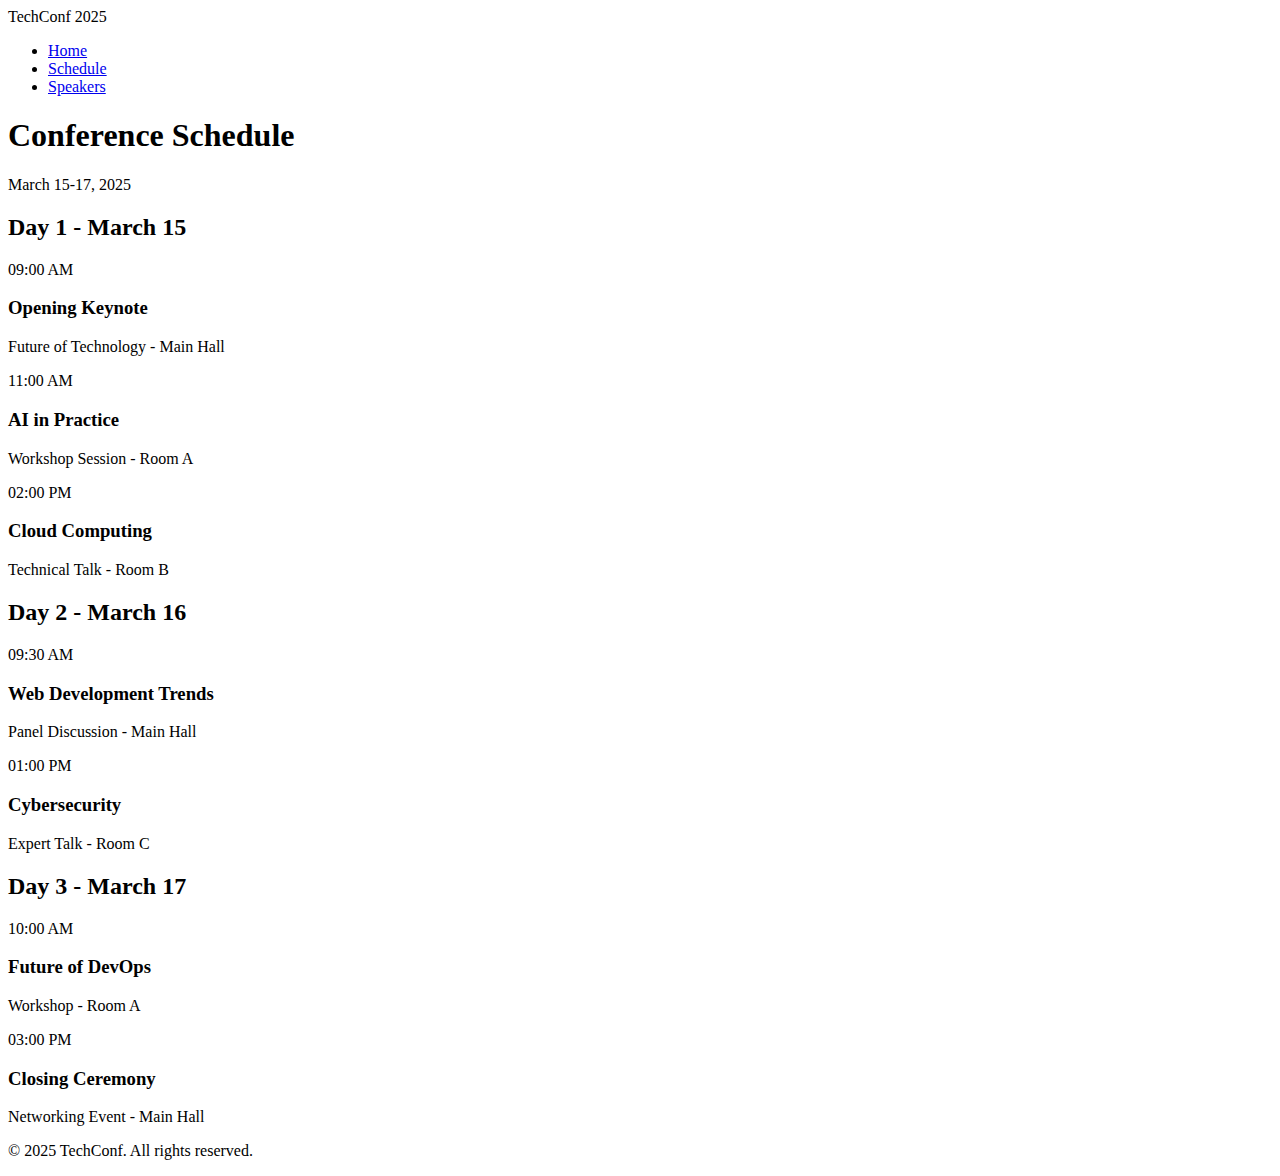
==== frontend/schedule.html @ 93f0411f "Added the 3 static pages" ====
<!DOCTYPE html>
<html lang="en">
<head>
    <meta charset="UTF-8">
    <meta name="viewport" content="width=device-width, initial-scale=1.0">
    <meta name="description" content="TechConf 2025 Schedule - Event Timeline">
    <title>TechConf 2025 - Schedule</title>
    <link rel="stylesheet" href="css/styles.css">
</head>
<body>
    <!-- Navigation Bar -->
    <nav class="navbar">
        <div class="nav-brand">TechConf 2025</div>
        <ul class="nav-links">
            <li><a href="index.html">Home</a></li>
            <li><a href="schedule.html" class="active">Schedule</a></li>
            <li><a href="speakers.html">Speakers</a></li>
        </ul>
    </nav>

    <!-- Schedule Header -->
    <header class="page-header">
        <h1>Conference Schedule</h1>
        <p>March 15-17, 2025</p>
    </header>

    <!-- Main Content -->
    <main class="schedule-container">
        <!-- Day 1 -->
        <section class="schedule-day">
            <h2>Day 1 - March 15</h2>
            <div class="timeline">
                <div class="event-card">
                    <time>09:00 AM</time>
                    <div class="event-content">
                        <h3>Opening Keynote</h3>
                        <p>Future of Technology - Main Hall</p>
                    </div>
                </div>

                <div class="event-card">
                    <time>11:00 AM</time>
                    <div class="event-content">
                        <h3>AI in Practice</h3>
                        <p>Workshop Session - Room A</p>
                    </div>
                </div>

                <div class="event-card">
                    <time>02:00 PM</time>
                    <div class="event-content">
                        <h3>Cloud Computing</h3>
                        <p>Technical Talk - Room B</p>
                    </div>
                </div>
            </div>
        </section>

        <!-- Day 2 -->
        <section class="schedule-day">
            <h2>Day 2 - March 16</h2>
            <div class="timeline">
                <div class="event-card">
                    <time>09:30 AM</time>
                    <div class="event-content">
                        <h3>Web Development Trends</h3>
                        <p>Panel Discussion - Main Hall</p>
                    </div>
                </div>

                <div class="event-card">
                    <time>01:00 PM</time>
                    <div class="event-content">
                        <h3>Cybersecurity</h3>
                        <p>Expert Talk - Room C</p>
                    </div>
                </div>
            </div>
        </section>

        <!-- Day 3 -->
        <section class="schedule-day">
            <h2>Day 3 - March 17</h2>
            <div class="timeline">
                <div class="event-card">
                    <time>10:00 AM</time>
                    <div class="event-content">
                        <h3>Future of DevOps</h3>
                        <p>Workshop - Room A</p>
                    </div>
                </div>

                <div class="event-card">
                    <time>03:00 PM</time>
                    <div class="event-content">
                        <h3>Closing Ceremony</h3>
                        <p>Networking Event - Main Hall</p>
                    </div>
                </div>
            </div>
        </section>
    </main>

    <!-- Footer -->
    <footer>
        <p>&copy; 2025 TechConf. All rights reserved.</p>
    </footer>
</body>
</html>
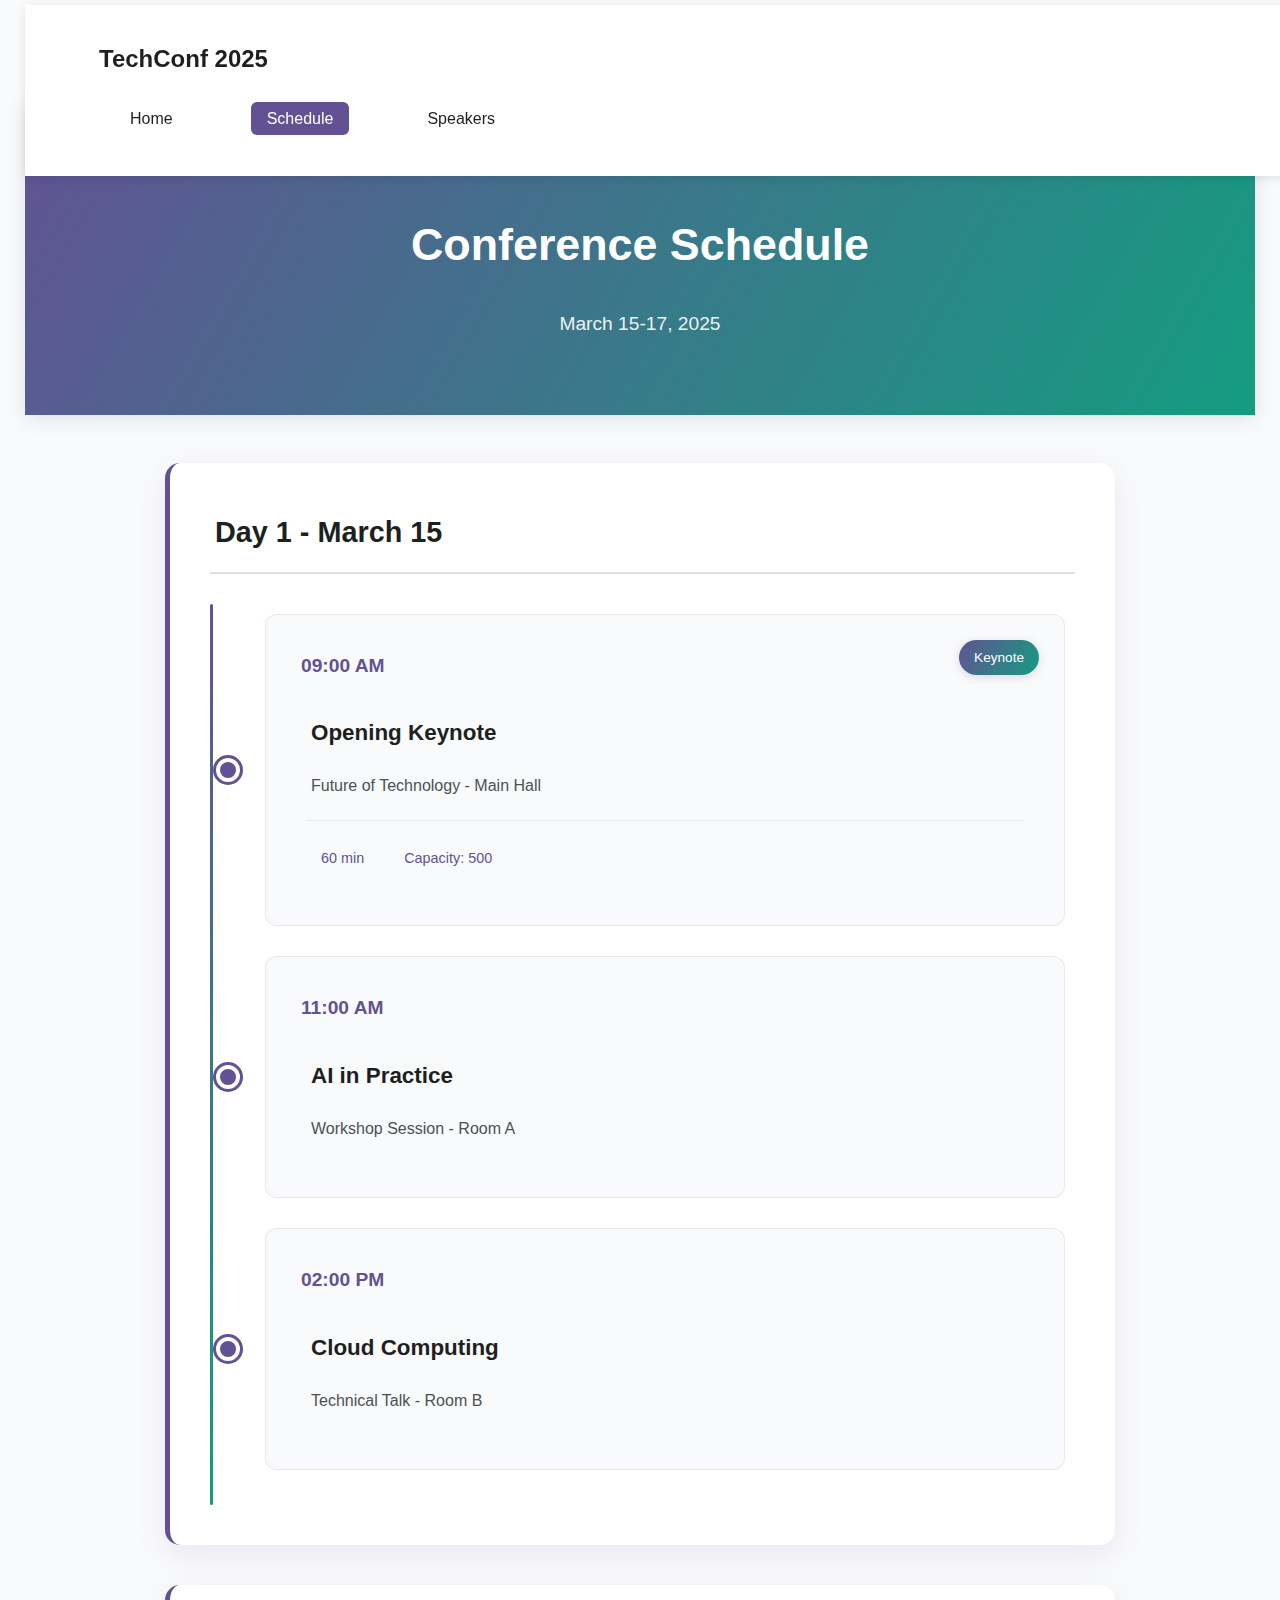
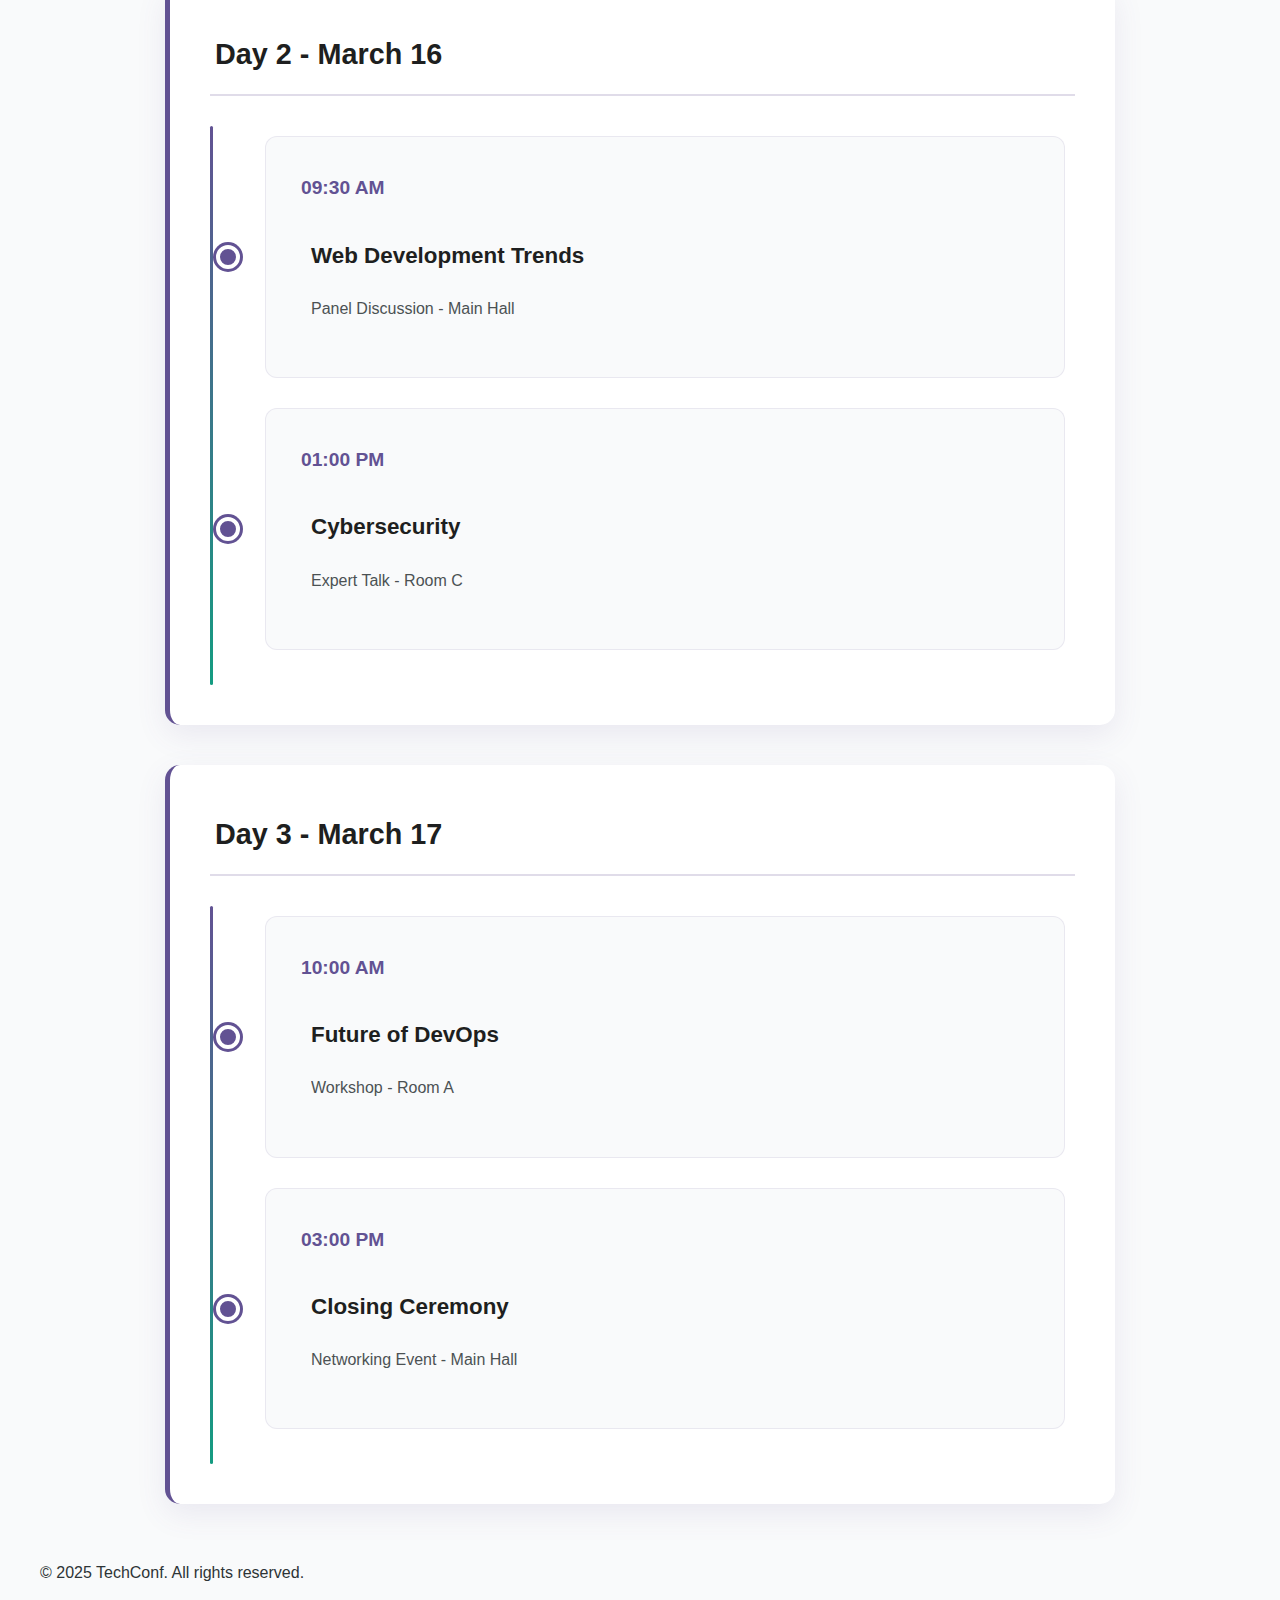
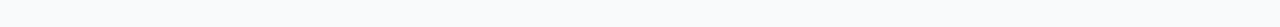
==== commit cae1afa3: "Updated style.css file" ====
--- a/frontend/schedule.html
+++ b/frontend/schedule.html
@@ -30,11 +30,16 @@
         <section class="schedule-day">
             <h2>Day 1 - March 15</h2>
             <div class="timeline">
-                <div class="event-card">
+                <div class="event-card" data-type="keynote">
+                    <span class="event-badge">Keynote</span>
                     <time>09:00 AM</time>
                     <div class="event-content">
                         <h3>Opening Keynote</h3>
                         <p>Future of Technology - Main Hall</p>
+                        <div class="event-details">
+                            <span class="event-duration">60 min</span>
+                            <span class="event-capacity">Capacity: 500</span>
+                        </div>
                     </div>
                 </div>
 
--- a/frontend/css/styles.css
+++ b/frontend/css/styles.css
@@ -0,0 +1,527 @@
+/* Modern Color Scheme */
+:root {
+    --primary: #1e1f20;
+    --secondary: #625293;
+    --accent: #149c81;
+    --background: hsl(210, 17%, 98%);
+    --text: #2D3436;
+    --white: #FFFFFF;
+    --gradient: linear-gradient(120deg, var(--secondary), var(--accent));
+}
+
+
+* {
+    margin: 5px;
+    padding: 5px;
+    box-sizing: border-box;
+}
+
+body {
+    font-family: 'Inter', sans-serif;
+    line-height: 1.7;
+    color: var(--text);
+    background-color: var(--background);
+}
+
+/* Navigation */
+.navbar {
+    background-color: var(--white);
+    padding: 1.5rem 5%;
+    position: fixed;
+    width: 100%;
+    top: 0;
+    z-index: 1000;
+    box-shadow: 0 2px 10px rgba(0, 0, 0, 0.1);
+}
+
+.nav-brand {
+    font-family: 'Poppins', sans-serif;
+    font-weight: 600;
+    font-size: 1.5rem;
+    color: var(--primary);
+}
+
+.nav-links {
+    display: flex;
+    gap: 2rem;
+    list-style: none;
+}
+
+.nav-links a {
+    color: var(--primary);
+    text-decoration: none;
+    font-weight: 500;
+    padding: 0.5rem 1rem;
+    border-radius: 6px;
+    transition: all 0.3s ease;
+}
+
+.nav-links a:hover,
+.nav-links a.active {
+    background: var(--secondary);
+    color: var(--white);
+}
+
+
+.hero {
+    margin-top: 80px;
+    padding: 8rem 5%;
+    text-align: center;
+    background: var(--gradient);
+    color: var(--white);
+    position: relative;
+    overflow: hidden;
+}
+
+.hero h1 {
+    font-family: 'Poppins', sans-serif;
+    font-size: 3.5rem;
+    margin-bottom: 1.5rem;
+    animation: fadeInUp 0.8s ease;
+}
+
+.hero p {
+    font-size: 1.25rem;
+    margin-bottom: 1rem;
+    animation: fadeInUp 2s ease;
+}
+
+.cta-button {
+    background: var(--white);
+    color: var(--secondary);
+    border: none;
+    padding: 1rem 2rem;
+    font-size: 1.1rem;
+    font-weight: 600;
+    border-radius: 30px;
+    cursor: pointer;
+    transition: transform 0.6s ease;
+    animation: fadeInUp 1.2s ease;
+}
+
+.cta-button:hover {
+    transform: translateY(-3px);
+    box-shadow: 0 5px 15px rgba(0, 0, 0, 0.2);
+}
+
+/* Main Content */
+main {
+    max-width: 1200px;
+    margin: 0 auto;
+    padding: 4rem 5%;
+}
+
+.about {
+    text-align: center;
+    margin-bottom: 4rem;
+}
+
+.about h2 {
+    font-family: 'Poppins', sans-serif;
+    font-size: 2.5rem;
+    margin-bottom: 1.5rem;
+    color: var(--primary);
+}
+
+.highlights-grid {
+    display: grid;
+    grid-template-columns: repeat(auto-fit, minmax(250px, 1fr));
+    gap: 2rem;
+    margin-top: 3rem;
+}
+
+.highlight-card {
+    background: var(--white);
+    padding: 2rem;
+    border-radius: 10px;
+    box-shadow: 0 4px 6px rgba(0, 0, 0, 0.1);
+    transition: transform 0.3s ease;
+}
+
+.highlight-card:hover {
+    transform: translateY(-5px);
+}
+
+/* Schedule Page Styles */
+.schedule-container {
+    max-width: 1000px;
+    margin: 2rem auto;
+    padding: 0 20px;
+    position: relative;
+    z-index: 2;
+}
+
+.schedule-day {
+    background: var(--white);
+    border-radius: 15px;
+    padding: 35px;
+    margin-bottom: 40px;
+    box-shadow: 0 10px 30px rgba(98, 82, 147, 0.1);
+    transition: all 0.3s ease;
+    border-left: 5px solid var(--secondary);
+}
+
+.schedule-day:hover {
+    transform: translateY(-5px);
+}
+
+.schedule-day h2 {
+    color: var(--primary);
+    font-family: 'Poppins', sans-serif;
+    font-size: 1.8rem;
+    margin-bottom: 30px;
+    padding-bottom: 15px;
+    border-bottom: 2px solid rgba(98, 82, 147, 0.2);
+}
+
+.timeline {
+    position: relative;
+    padding-left: 50px;
+}
+
+.timeline::before {
+    content: '';
+    position: absolute;
+    left: 0;
+    top: 0;
+    height: 100%;
+    width: 3px;
+    background: var(--gradient);
+    border-radius: 3px;
+}
+
+.event-card {
+    background: var(--background);
+    border-radius: 12px;
+    padding: 25px;
+    margin-bottom: 30px;
+    position: relative;
+    transition: all 0.4s ease;
+    border: 1px solid rgba(98, 82, 147, 0.1);
+}
+
+.event-card::before {
+    content: '';
+    position: absolute;
+    left: -50px;
+    top: 50%;
+    transform: translateY(-50%);
+    width: 16px;
+    height: 16px;
+    border-radius: 50%;
+    background: var(--secondary);
+    border: 4px solid var(--white);
+    box-shadow: 0 0 0 3px var(--secondary);
+    transition: all 0.3s ease;
+}
+
+.event-card:hover {
+    transform: translateX(10px);
+    box-shadow: 0 8px 25px rgba(98, 82, 147, 0.15);
+}
+
+.event-card:hover::before {
+    background: var(--accent);
+    box-shadow: 0 0 0 3px var(--accent);
+}
+
+.event-badge {
+    position: absolute;
+    right: 20px;
+    top: 20px;
+    padding: 6px 15px;
+    border-radius: 20px;
+    font-size: 0.85rem;
+    font-weight: 500;
+    background: var(--gradient);
+    color: var(--white);
+    box-shadow: 0 2px 10px rgba(98, 82, 147, 0.2);
+}
+
+.event-card time {
+    color: var(--secondary);
+    font-weight: 600;
+    font-size: 1.2rem;
+    display: block;
+    margin-bottom: 12px;
+    font-family: 'Poppins', sans-serif;
+}
+
+.event-content h3 {
+    color: var(--primary);
+    font-family: 'Poppins', sans-serif;
+    font-size: 1.4rem;
+    margin-bottom: 10px;
+}
+
+.event-content p {
+    color: var(--text);
+    opacity: 0.85;
+    font-size: 1rem;
+    margin-bottom: 15px;
+}
+
+.event-details {
+    display: flex;
+    gap: 20px;
+    margin-top: 15px;
+    padding-top: 15px;
+    border-top: 1px solid rgba(98, 82, 147, 0.1);
+}
+
+.event-duration,
+.event-capacity {
+    font-size: 0.9rem;
+    color: var(--secondary);
+    display: flex;
+    align-items: center;
+    gap: 5px;
+}
+
+/* Schedule Page Specific Styles */
+.page-header {
+    background: var(--gradient);
+    padding: 6rem 2rem 4rem;
+    text-align: center;
+    color: var(--white);
+    margin-bottom: 3rem;
+    box-shadow: 0 4px 20px rgba(0, 0, 0, 0.1);
+    margin-top: 80px;
+    position: relative;
+    z-index: 1;
+}
+
+.page-header h1 {
+    font-family: 'Poppins', sans-serif;
+    font-size: 2.8rem;
+    margin-bottom: 1rem;
+    animation: fadeInUp 0.8s ease;
+}
+
+.page-header p {
+    font-size: 1.2rem;
+    opacity: 0.9;
+    animation: fadeInUp 1s ease;
+}
+
+/* Animations */
+@keyframes fadeInUp {
+    from {
+        opacity: 0;
+        transform: translateY(25px);
+    }
+    to {
+        opacity: 1;
+        transform: translateY(0);
+    }
+}
+
+/* Responsive Design */
+@media (max-width: 768px) {
+    .hero h1 {
+        font-size: 2.5rem;
+    }
+    
+    .nav-links {
+        gap: 1rem;
+    }
+    
+    .highlights-grid {
+        grid-template-columns: 1fr;
+    }
+
+    .page-header {
+        padding: 4rem 1rem 2rem;
+    }
+
+    .page-header h1 {
+        font-size: 2rem;
+    }
+
+    .schedule-day {
+        padding: 20px;
+    }
+
+    .timeline {
+        padding-left: 30px;
+    }
+
+    .event-card::before {
+        left: -30px;
+    }
+
+    .event-badge {
+        position: static;
+        display: inline-block;
+        margin-bottom: 10px;
+    }
+
+    .event-details {
+        flex-direction: column;
+        gap: 10px;
+    }
+
+    /* Navigation adjustments */
+    .navbar {
+        padding: 1rem 3%;
+    }
+    
+    .nav-links {
+        gap: 0.5rem;
+    }
+    
+    .nav-links a {
+        padding: 0.4rem 0.8rem;
+        font-size: 0.9rem;
+    }
+
+    /* Hero section adjustments */
+    .hero {
+        padding: 6rem 3%;
+    }
+    
+    .hero h1 {
+        font-size: 2.2rem;
+        line-height: 1.2;
+    }
+    
+    .hero p {
+        font-size: 1.1rem;
+        padding: 0 1rem;
+    }
+
+    /* Grid layouts */
+    .highlights-grid {
+        grid-template-columns: 1fr;
+        gap: 1.5rem;
+        padding: 0 1rem;
+    }
+
+    /* Schedule page adjustments */
+    .page-header {
+        padding: 5rem 1rem 3rem;
+        margin-top: 60px;
+    }
+
+    .page-header h1 {
+        font-size: 2rem;
+        line-height: 1.2;
+    }
+
+    .page-header p {
+        font-size: 1rem;
+    }
+
+    .schedule-container {
+        margin: 1.5rem auto;
+        padding: 0 15px;
+    }
+
+    .schedule-day {
+        padding: 20px 15px;
+        margin-bottom: 25px;
+    }
+
+    .schedule-day h2 {
+        font-size: 1.5rem;
+        margin-bottom: 20px;
+    }
+
+    .timeline {
+        padding-left: 25px;
+    }
+
+    .event-card {
+        padding: 20px 15px;
+        margin-bottom: 20px;
+    }
+
+    .event-card::before {
+        left: -25px;
+        width: 12px;
+        height: 12px;
+        border-width: 3px;
+    }
+
+    .event-badge {
+        position: static;
+        display: inline-block;
+        margin-bottom: 10px;
+        font-size: 0.8rem;
+    }
+
+    .event-card time {
+        font-size: 1rem;
+        margin-bottom: 8px;
+    }
+
+    .event-content h3 {
+        font-size: 1.2rem;
+    }
+
+    .event-content p {
+        font-size: 0.9rem;
+    }
+
+    .event-details {
+        flex-direction: column;
+        gap: 8px;
+        padding-top: 12px;
+        margin-top: 12px;
+    }
+
+    .event-duration,
+    .event-capacity {
+        font-size: 0.8rem;
+    }
+}
+
+/* Small mobile devices */
+@media (max-width: 480px) {
+    .nav-brand {
+        font-size: 1.2rem;
+    }
+
+    .nav-links {
+        gap: 0.3rem;
+    }
+
+    .nav-links a {
+        padding: 0.3rem 0.6rem;
+        font-size: 0.8rem;
+    }
+
+    .hero h1 {
+        font-size: 1.8rem;
+    }
+
+    .cta-button {
+        padding: 0.8rem 1.5rem;
+        font-size: 1rem;
+    }
+
+    .event-card:hover {
+        transform: translateX(5px);
+    }
+}
+
+.speaker-image {
+    width: 200px;
+    height: 200px;
+    border-radius: 50%;
+    overflow: hidden;
+    margin: 0 auto 1.5rem;
+    border: 4px solid var(--white);
+    box-shadow: 0 5px 15px rgba(98, 82, 147, 0.2);
+}
+
+.speaker-image img {
+    width: 100%;
+    height: 100%;
+    object-fit: cover;
+    transition: transform 0.3s ease;
+}
+
+.speaker-card:hover .speaker-image img {
+    transform: scale(1.05);
+}